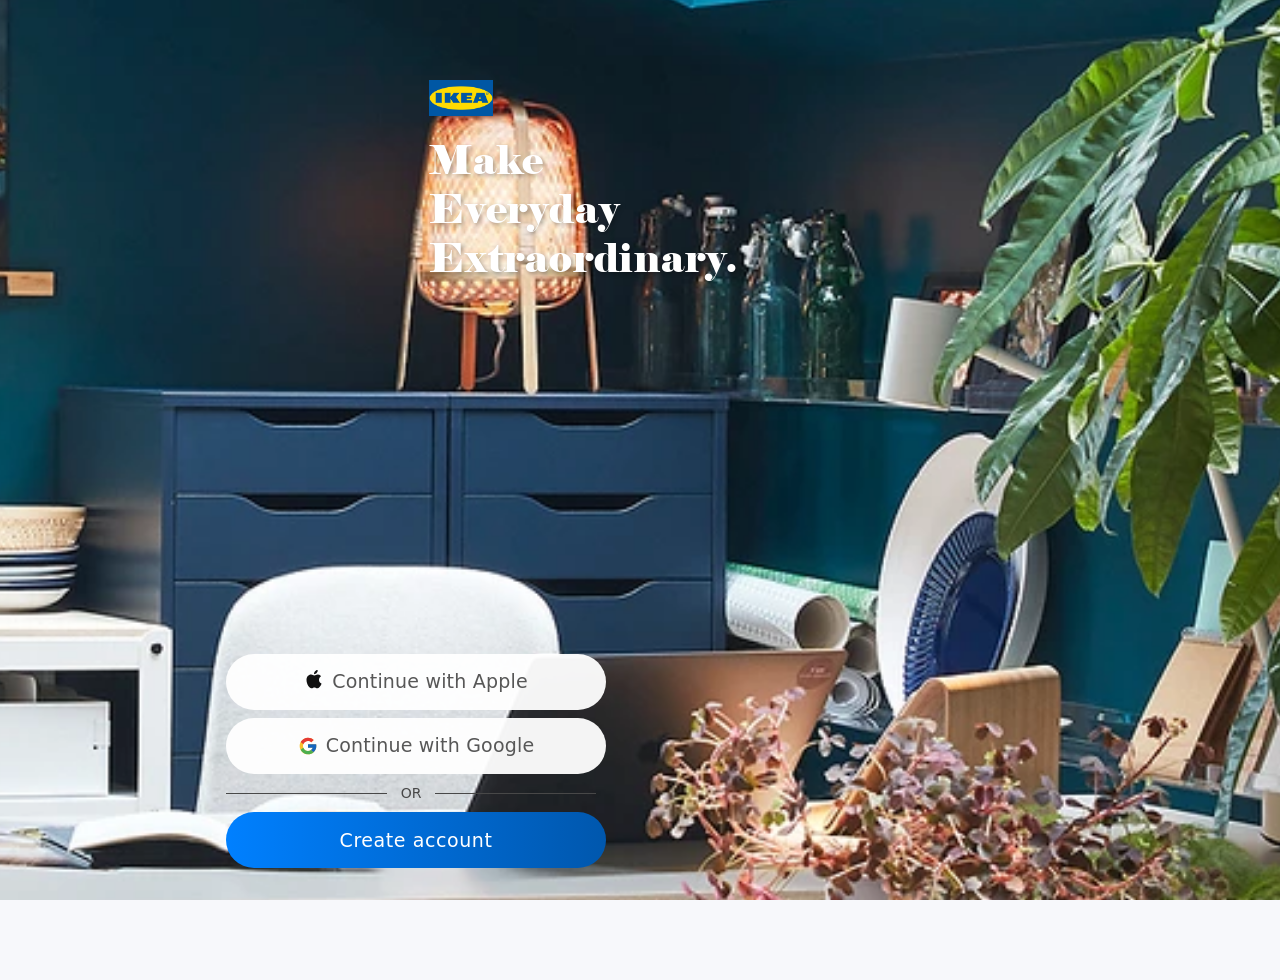
==== auth.html @ a863759b "Updates" ====
<!DOCTYPE html>
<html lang="en">

<head>
  <meta charset="utf-8" />
  <meta name="viewport" content="width=device-width,initial-scale=1" />
  <title>IKEA — Welcome</title>
  <link rel="stylesheet" href="auth.css" />
  <meta name="description" content="Welcome to IKEA — sign up or log in" />
</head>

<body>
    <div class="auth-shell"><header class="auth-splash"> 
        <img class="auth-logo" src="Assets\Ikea Logo Full.jpg" alt="IKEA logo" />
            <h1>Make<br>Everyday<br>Extraordinary.</h1>
            <div class="splash-actions"> 
                <button id="continueWithApple" class="btn secondary"> 
                    <img src="Assets/Icons/apple.svg" class="btn-icon" alt="Apple logo" aria-hidden="true" /> 
                    <span class="btn-text">Continue with Apple</span> 
                </button> 
                <button id="continueWithGoogle" class="btn secondary"> 
                    <img src="Assets/Icons/google.svg" class="btn-icon" alt="Google logo" aria-hidden="true" /> <span class="btn-text">Continue with Google</span> 
                </button>
                <p class="btn-divider">OR</p> 
                <button id="createAccount" class="btn primary">Create account</button>
                <!-- <button id="signIn" class="btn ghost">Sign in</button> -->
            </div>
        </header>
        <main id="authForms" class="auth-forms hidden" aria-hidden="true">
            <div class="forms-container" role="dialog" aria-modal="true" aria-label="Sign up or log in">
                <!-- <span class="form-title">Create an IKEA account</span> 
                <button id="closeForms" class="btn-close"> -->
                    <div class="form-header">
                        <span class="form-title">
                            Create an IKEA account
                        </span>
                        <button id="closeForms" class="btn-close">
                            <!-- <img src="Assets/Icons/chevron down.svg" alt=""> -->
                        </button>
                    </div>
                    <!-- <img src="Assets/Icons/chevron down.svg" alt="toggle password visibility" />  -->
                <form id="signupForm" class="form active" autocomplete="on">
                    <div class="form-group"> <label class="form-label" for="su-fname">First Name</label> <input
                            type="text" id="su-fname" placeholder="" required /> </div>
                    <div class="form-group"> <label class="form-label" for="su-lname">Last Name</label> <input
                            type="text" id="su-lname" placeholder="" required /> </div>
                    <div class="form-group"> <label class="form-label" for="su-phone">Mobile Number (Optional)</label>
                        <div class="phone-row"> <select id="su-country" class="country-code">
                                <option value="PH" selected>PH (+63)</option>
                                <option value="US">US (+1)</option>
                                <option value="GB">GB (+44)</option>
                                <option value="AU">AU (+61)</option>
                                <option value="CA">CA (+1)</option>
                            </select> <input type="tel" id="su-phone" class="phone-input" inputmode="numeric"
                                pattern="[0-9]*" /> </div>
                    </div>
                    <div class="form-group"> <label class="form-label" for="su-email">Email Address</label> <input
                            type="email" id="su-email" placeholder="" required /> </div>
                    <div class="form-group"> <label class="form-label" for="su-pass">Password</label>
                        <div class="password-field"> <input type="password" id="su-pass" placeholder="" required />
                            <button type="button" class="password-toggle" aria-pressed="false"
                                aria-label="Show password"> <img src="Assets/Icons/password eye closed.svg"
                                    alt="toggle password visibility" />
                            </button> 
                        </div>
                    </div> 
                    <div class="agreement">
                        <input type="checkbox" id="agreeTerms" class="agreement-checkbox" required>
                    
                        <label for="agreeTerms" class="agreement-text">
                            By signing up, you agree to our
                            <a href="#">Terms and Privacy Policy</a>,
                            a commitment that safeguards your shopping experience.
                        </label>
                    </div>

                    <button id="submitCreateAccount" type="submit" class="btn primary">
                        Create account
                    </button>
                </form>
                <form id="loginForm" class="form" autocomplete="on">
                    <div class="form-group"> <label class="form-label" for="li-email">Email address</label> <input
                            type="email" id="li-email" placeholder="" required /> </div>
                    <div class="form-group"> <label class="form-label" for="li-pass">Password</label>
                        <div class="password-field"> <input type="password" id="li-pass" placeholder="" required />
                            <button type="button" class="password-toggle" aria-pressed="false"
                                aria-label="Show password"> <img src="Assets/Icons/password eye closed.svg"
                                    alt="toggle password visibility" /> </button> </div>
                    </div> <button type="submit" class="btn primary">Sign in</button>
                </form>
            </div>
        </main>
    </div>
    <script src="auth.js"></script>
</body>

</html>
---- auth.css ----
:root {
    --bg: #f7f8fb;
    --primary: #0066BD;
    --primary-start: #0080FF;
    /* left/top gradient color — customize */
    --primary-end: #0057AD;
    /* right/bottom gradient color — customize */
    --text: #484848;
    --muted: #6b7280;
}

/* Reset and base */
* {
    box-sizing: border-box;
}

html {
    -webkit-text-size-adjust: 100%;
}

html,
body {
    height: 100%;
    overflow: hidden;
}

body {
    margin: 0;
    /* Primary display font: Elephant with fallbacks */
    font-family: "Elephant", "Segoe UI", system-ui, -apple-system, Roboto, "Helvetica Neue", Arial, sans-serif;
    /* Full-width splash background image (no crop) */
    background: var(--bg) no-repeat center top;
    background-image: url("Assets/IKEA splash background.png");
    /* Make the image span the full width without cropping; maintain aspect ratio */
    background-size: 300% auto;
    background-position: 66% 40%;
    color: var(--text);
    min-height: 100vh;
    display: flex;
    align-items: center;
    justify-content: center;
    padding: 24px;
}

/* Shell */
/* .auth-shell { width: 100%; max-width: 980px; background: white; border-radius: 16px; padding: 28px; box-shadow: 0 8px 30px rgba(16, 24, 40, 0.08); } */
/* Splash */
.auth-splash {
    text-align: center;
    padding: 28px 12px;
}

.auth-logo {
    height: 36px;
    display: block;
    /* margin: 0 auto 10px 0; */
    position: absolute;
    top: 80px;
    left: 25px;
}

@font-face {
    font-family: "Elephant";
    src: url("Assets/Fonts/ELEPHNT.TTF") format("truetype");
}


.auth-splash h1 {
    font-family: "Elephant", serif;
    margin: 6px 0 8px;
    font-size: 40px;
    color: #ffffff;
    letter-spacing: 0.02em;
    text-shadow: 2px 2px 4px rgba(0, 0, 0, 0.3);
    text-align: left;
    font-weight: 500;
    position: absolute;
    top: 130px;
    left: 25px;
}

.btn-divider {
    display: flex;
    align-items: center;
    justify-content: center;
    gap: 14px;
    width: 370px;
    max-width: 100%;
    margin: 1px 0 0;
    color: #484848;
    font: 100 14px/1.5 "Segoe UI", system-ui, -apple-system, Roboto, "Helvetica Neue", Arial, sans-serif;
    font-weight: 500;
}

.btn-divider::before,
.btn-divider::after {
    content: "";
    flex: 1;
    height: 0.5px;
    background: #484848;
}

.splash-actions {
    position: absolute;
        left: 50%;
        bottom: 32px;
        transform: translateX(-50%);
    
        display: flex;
        flex-direction: column;
        gap: 8px;
}

/* Buttons */
.btn {
    border-radius: 999px;
    padding: 12px 18px;
    border: none;
    cursor: pointer;
    font-family: "Segoe UI", "Segoe UI Variable", "Segoe UI Historic", system-ui, -apple-system, Roboto, "Helvetica Neue", Arial, sans-serif;
}

.btn.secondary {
    background-color: rgba(255, 255, 255, 0.95);
    color: #575757;
    padding: 12px 44px;
    width: 380px;
    height: 56px;
    font-weight: 500;
    font-size: 19px;
    display: inline-flex;
    align-items: center;
    justify-content: center;
    gap: 8px;
    position: relative;
    letter-spacing: 0.01em;
}

.btn.primary {
    background: linear-gradient(90deg, var(--primary-start), var(--primary-end));
    color: #fff;
    padding: 12px 44px;
    width: 380px;
    height: 56px;
    font-size: 19px;
    font-weight: 500;
    letter-spacing: 0.03em;
    display: inline-flex;
    align-items: center;
    justify-content: center;
}

#submitCreateAccount {
    width: 90%;
    padding: 14px;
    font-size: 18px;
    font-weight: 500;
    letter-spacing: 0.02em;
    display: block;
    margin: 0 auto;
}

.btn-icon {
    width: 20px;
    aspect-ratio: 1 / 1;
    object-fit: contain;
    display: inline-block;
}

#continueWithApple .btn-icon {
    position: relative;
    top: -2px;
    /* adjust this value to move only the Apple icon vertically */
}

.btn-text {
    display: inline-block;
    position: relative;
    top: -1px;
    /* adjust this value to move text up/down */
    line-height: 1;
}

/* .btn.ghost { background: transparent; color: var(--primary); border: 2px solid transparent; } */
/* .btn.ghost.close { margin-top: 12px; } */
/* Forms area */
.auth-forms {
    position: fixed;
    inset: 0;
    display: grid;
    place-items: center;
    background: rgba(15, 23, 42, 0.55);
    padding: 24px;
    z-index: 20;
    pointer-events: none;
}

/* .hidden {
    display: none;
} */

.auth-forms {
    position: fixed;
    inset: 0;
    background: rgba(0, 0, 0, .15);
    z-index: 1000;

    opacity: 0;
    visibility: hidden;
    transition: .3s;
}

.auth-forms.open {
    opacity: 1;
    visibility: visible;
    pointer-events: auto;
}

/* .forms-container {
    width: min(100%, 100%);
    background: #fff;
    border-radius: 28px 28px 0 0;
    padding: 24px 24px 45px 24px;
    box-shadow: 0 32px 80px rgba(15, 23, 42, 0.16);
    max-height: min(100vh, 760px);
    position: absolute;
    bottom: 0;
} */

.forms-container {
    width: 100%;
    background: white;

    border-radius: 28px 28px 0 0;

    position: absolute;
    bottom: 0;
    left: 0;

    padding: 24px;
    padding-top: 12px;
    max-height: 85vh;

    overflow-y: auto;

    transform: translateY(100%);
    transition: transform .35s ease;

    box-shadow:
        0 -8px 30px rgba(0, 0, 0, .12);
}

.auth-forms.open .forms-container {
    transform: translateY(0);
}

.form-header {
    display: flex;
    justify-content: space-between;
    align-items: center;
    margin-bottom: 10px;
}

.form-tabs {
    display: flex;
    gap: 8px;
    margin-bottom: 14px;
}

.form-tabs .tab {
    flex: 1;
    padding: 10px;
    border-radius: 10px;
    background: #f3f4f6;
    border: 1px solid transparent;
    cursor: pointer;
}

.form-tabs .tab.active {
    background: white;
    border-color: #e6eef8;
    color: var(--primary);
    font-weight: 700;
}

.form {
    display: none;
    flex-direction: column;
    gap: 10px;
}

.form.active {
    display: flex;
}

.form-group {
    display: flex;
    flex-direction: column;
    gap: 6px;
    margin-bottom: 8px;
}

.form input {
    padding: 12px;
    border-radius: 4px;
    border: 0.5px solid #929292;
    font-size: 15px;
}

.form-title {
    font-size: 22px;
    font-weight: 700;
    font-family: "Segoe UI", "Segoe UI Historic", "Segoe UI Variable", system-ui, -apple-system, Roboto, "Helvetica Neue", Arial, sans-serif;
}

/* .btn-close {
    padding: 4px;
    border: none;
    background: transparent;
}

.btn-close img {
    width: 28px;
    height: 28px;
} */

.btn-close {
    width: 40px;
    height: 40px;
    border: none;
    background: transparent;
    cursor: pointer;

    background-image: url("data:image/svg+xml,%3Csvg viewBox='0 0 24 14' xmlns='http://www.w3.org/2000/svg'%3E%3Cpath d='M2 2l10 10L22 2' stroke='%23484848' stroke-width='1.8' stroke-linecap='round' stroke-linejoin='round' fill='none'/%3E%3C/svg%3E");

    background-repeat: no-repeat;
    background-position: center;
    background-size: 20px;
}

/* Password field: keep input padded and position the toggle button inside the input area */
.password-field {
    position: relative;
    border: 0.5px solid #929292;
    border-radius: 4px;
    overflow: hidden;
}

.password-field input {
    width: 100%;
    padding-right: 48px;
    /* space for toggle */
    border: none;
    border-radius: 0;
    box-shadow: none;
}

.password-toggle {
    position: absolute;
    right: 8px;
    top: 50%;
    transform: translateY(-50%);
    border: none;
    background: transparent;
    padding: 6px;
    display: inline-flex;
    align-items: center;
    justify-content: center;
    cursor: pointer;
}

.password-toggle img {
    width: 20px;
    height: 20px;
    display: block;
    filter: invert(61%) sepia(0%) saturate(0%) brightness(90%);
}

.forms-container h2 {
    margin: 0 0 16px;
    font-size: 22px;
    font-weight: 700;
    font-family: "Segoe UI", "Segoe UI Historic", "Segoe UI Variable", system-ui, -apple-system, Roboto, "Helvetica Neue", Arial, sans-serif;
}

.form-label {
    font-family: "Segoe UI", "Segoe UI Historic", "Segoe UI Variable", system-ui, -apple-system, Roboto, "Helvetica Neue", Arial, sans-serif;
    font-size: 16px;
    font-weight: 400;
    color: #929292;
    display: block;
}

.phone-row {
    display: flex;
    gap: 0;
    border: 1px solid #929292;
    border-radius: 4px;
    overflow: hidden;
    background: #fff;
    align-items: center;
}

.country-code,
.phone-input {
    border: none !important;
    border-radius: 0;
    background: transparent;
    font-size: 14px;
    color: #484848;
    /* adjust this to change the font color */
    padding: 14px 12px;
    height: 48px;
}

.country-code {
    width: 130px;
    min-width: 110px;
    appearance: none;
    -webkit-appearance: none;
    -moz-appearance: none;
    background-image: url("data:image/svg+xml,%3Csvg viewBox='0 0 14 8' xmlns='http://www.w3.org/2000/svg'%3E%3Cpath d='M1 1l6 6 6-6' stroke='%23374851' stroke-width='2' fill='none'/%3E%3C/svg%3E");
    background-repeat: no-repeat;
    /* larger, thicker chevron */
    background-image: url("data:image/svg+xml,%3Csvg viewBox='0 0 14 8' xmlns='http://www.w3.org/2000/svg'%3E%3Cpath d='M1 1l6 6 6-6' stroke='%23374851' stroke-width='1' stroke-linecap='round' stroke-linejoin='round' fill='none'/%3E%3C/svg%3E");
    background-repeat: no-repeat;
    padding-right: 40px;
    background-position: right 22px center;
    background-size: 14px 9px;
}

.phone-input {
    flex: 1;
}

.country-code:focus,
.phone-input:focus {
    outline: none;
    box-shadow: inset 0 0 0 1px #0066BD;
}

.agreement {
    display: flex;
    align-items: flex-start;
    gap: 12px;
    margin: 2px 0 8px;
}

.agreement-checkbox {
    width: 22px;
    height: 22px;
    margin: 0;
    flex-shrink: 0;
    cursor: pointer;
}

.agreement-text {
    font-family: "Segoe UI", sans-serif;
    font-size: 13px;
    line-height: 1.4;
    color: #666;
}

.agreement-text a {
    color: #0066BD;
    text-decoration: none;
}

.agreement-text a:hover {
    text-decoration: underline;
}

#submitCreateAccount:disabled {
    opacity: 0.5;
    cursor: not-allowed;
}

/* Responsive layout */
@media (min-width: 768px) {
    body {
        padding: 40px;
    }

    .auth-shell {
        display: grid;
        grid-template-columns: 1fr 420px;
        gap: 28px;
        align-items: center;
        padding: 40px;
    }

    .auth-splash {
        height: 100vh;
            position: relative;
    }

    .auth-forms {
        margin-top: 0;
        border-top: 0;
        padding: 0;
    }
}
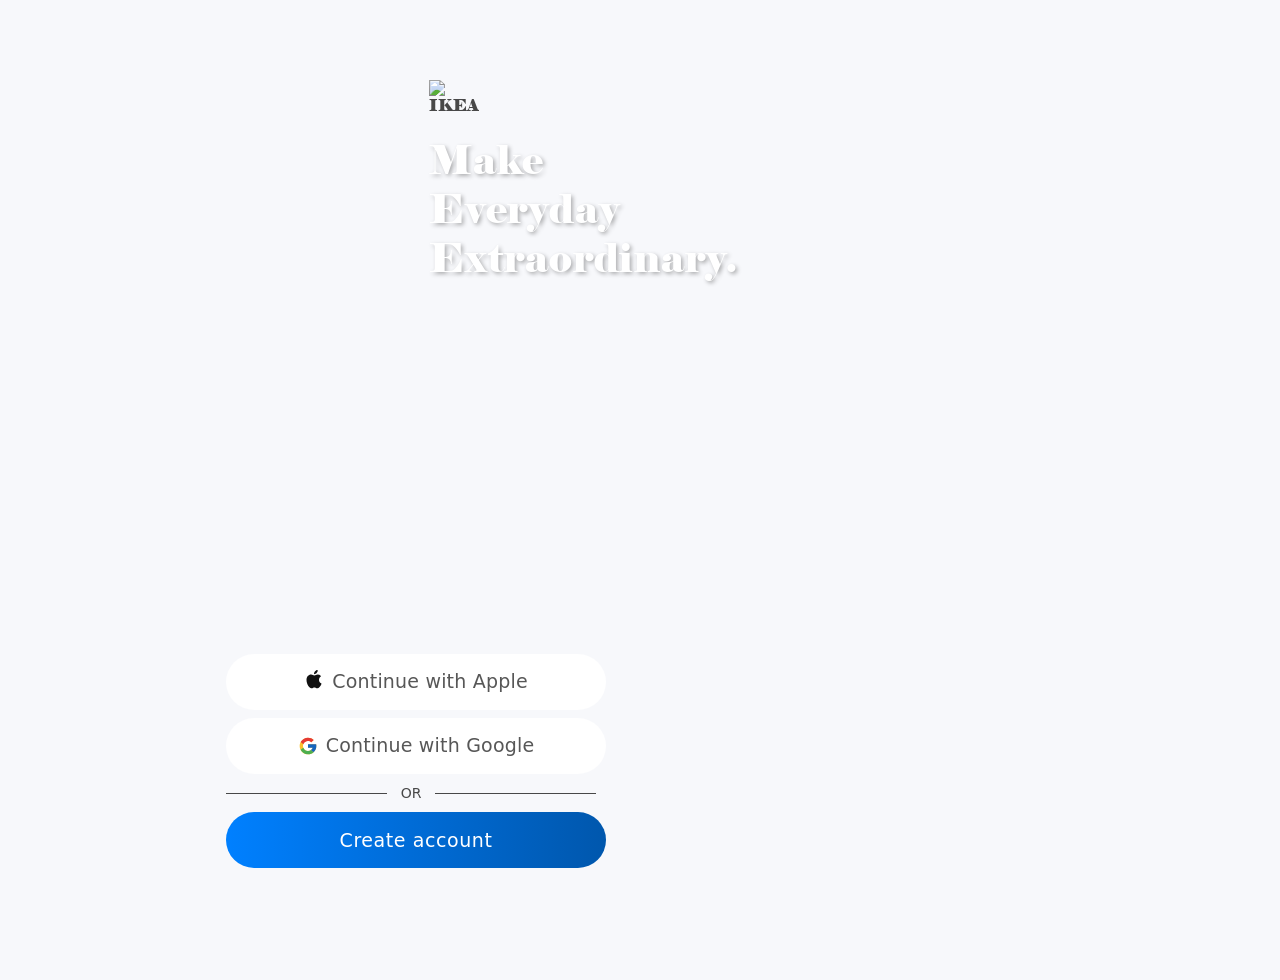
==== commit 3e804313: "auth asset updates" ====
--- a/auth.html
+++ b/auth.html
@@ -11,7 +11,7 @@
 
 <body>
     <div class="auth-shell"><header class="auth-splash"> 
-        <img class="auth-logo" src="Assets\Ikea Logo Full.jpg" alt="IKEA logo" />
+        <img class="auth-logo" src="Assets/Images/Ikea Logo Full.jpg" alt="IKEA logo" />
             <h1>Make<br>Everyday<br>Extraordinary.</h1>
             <div class="splash-actions"> 
                 <button id="continueWithApple" class="btn secondary"> 
--- a/auth.css
+++ b/auth.css
@@ -30,7 +30,7 @@
     font-family: "Elephant", "Segoe UI", system-ui, -apple-system, Roboto, "Helvetica Neue", Arial, sans-serif;
     /* Full-width splash background image (no crop) */
     background: var(--bg) no-repeat center top;
-    background-image: url("Assets/IKEA splash background.png");
+    background-image: url("Assets/Images/IKEA splash background.png");
     /* Make the image span the full width without cropping; maintain aspect ratio */
     background-size: 300% auto;
     background-position: 66% 40%;
@@ -42,9 +42,6 @@
     padding: 24px;
 }
 
-/* Shell */
-/* .auth-shell { width: 100%; max-width: 980px; background: white; border-radius: 16px; padding: 28px; box-shadow: 0 8px 30px rgba(16, 24, 40, 0.08); } */
-/* Splash */
 .auth-splash {
     text-align: center;
     padding: 28px 12px;
